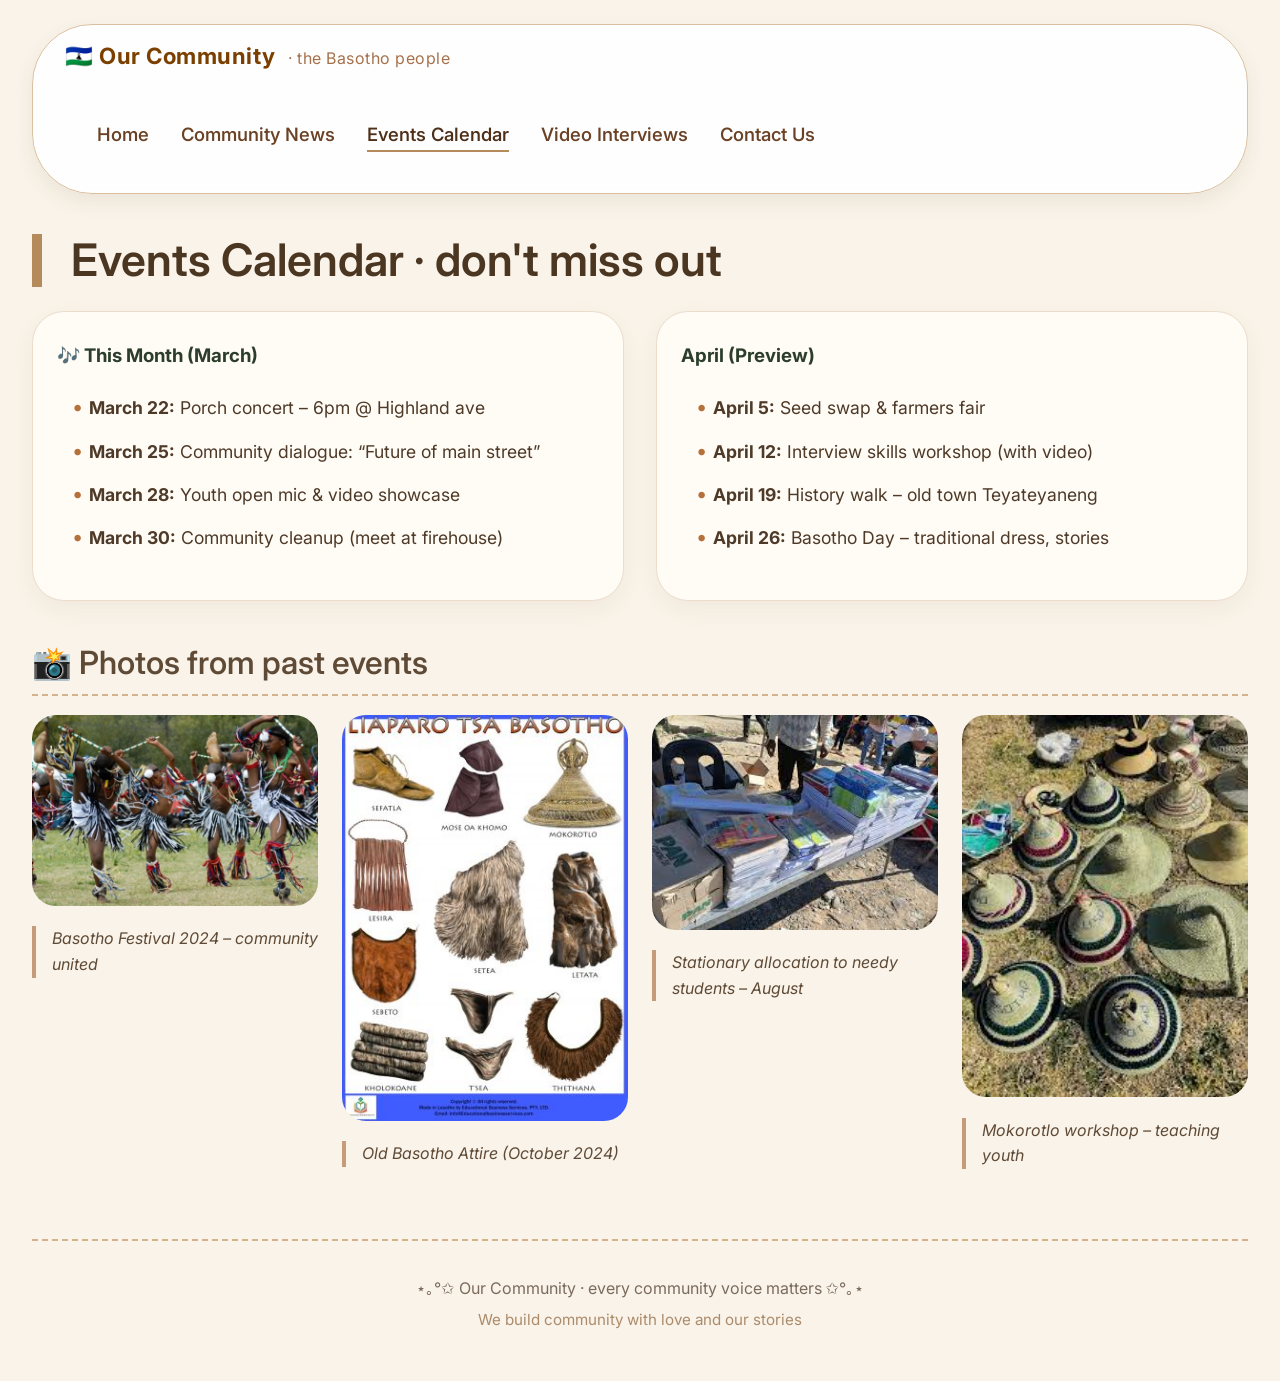
==== calendar.html @ 95c369dd "Add files via upload" ====
<!DOCTYPE html>
<html lang="en">
<head>
  <meta charset="UTF-8">
  <meta name="viewport" content="width=device-width, initial-scale=1.0">
  <title>🇱🇸 Events Calendar · Our Community</title>
  <link rel="stylesheet" href="style.css">
  <link href="https://fonts.googleapis.com/css2?family=Inter:wght@400;500;600&family=Plus+Jakarta+Sans:wght@400;500;600;700&display=swap" rel="stylesheet">
</head>
<body>
  <div class="page-wrapper">
    <nav>
      <div class="nav-brand">🇱🇸 Our Community<span class="sotho-tag"> · the Basotho people</span></div>
      <ul>
        <li><a href="index.html"> Home</a></li>
        <li><a href="news.html"> Community News</a></li>
        <li><a href="calendar.html" class="active"> Events Calendar</a></li>
        <li><a href="videos.html"> Video Interviews</a></li>
        <li><a href="contact.html"> Contact Us</a></li>
      </ul>
    </nav>

    <!-- === PAGE 3: EVENTS CALENDAR (with Sesotho cultural events, translated) === -->
    <section id="calendar">
      <h1> Events Calendar · don't miss out</h1>
      
      <div class="grid-2col">
        <div class="card event-card">
          <h3>🎶 This Month (March)</h3>
          <ul class="sotho-list">
            <li><strong>March 22:</strong> Porch concert – 6pm @ Highland ave</li>
            <li><strong>March 25:</strong> Community dialogue: “Future of main street”</li>
            <li><strong>March 28:</strong> Youth open mic & video showcase</li>
            <li><strong>March 30:</strong> Community cleanup (meet at firehouse)</li>
          </ul>
        </div>
        <div class="card event-card">
          <h3> April (Preview)</h3>
          <ul class="sotho-list">
            <li><strong>April 5:</strong> Seed swap & farmers fair</li>
            <li><strong>April 12:</strong> Interview skills workshop (with video)</li>
            <li><strong>April 19:</strong> History walk – old town Teyateyaneng</li>
            <li><strong>April 26:</strong> Basotho Day – traditional dress, stories</li>
          </ul>
        </div>
      </div>

      <!-- LOCAL GALLERY (images from Lesotho events) -->
      <h2>📸 Photos from past events</h2>
      <div class="grid-3col">
        <figure>
          <img src="images/mokete-mohau.jpg" alt="Community celebration" style="width:100%; border-radius:24px;">
          <figcaption class="caption"> Basotho Festival 2024 – community united</figcaption>
        </figure>
        <figure>
          <img src="images/hallo-mohau.jpg" alt="Halloween celebration" style="width:100%; border-radius:24px;">
          <figcaption class="caption"> Old Basotho Attire  (October 2024)</figcaption>
        </figure>
        <figure>
          <img src="images/filimi-night.jpg" alt="Movie night" style="width:100%; border-radius:24px;">
          <figcaption class="caption"> Stationary allocation to needy students – August</figcaption>
        </figure>
        <figure>
          <img src="images/mokorotlo.jpg" alt="Traditional hat workshop" style="width:100%; border-radius:24px;">
          <figcaption class="caption"> Mokorotlo workshop – teaching youth</figcaption>
        </figure>
      </div>
    </section>

    <footer>
      <p>⋆｡°✩ Our Community · every community voice matters ✩°｡⋆</p>
      <p class="sotho-footer">We build community with love and our stories</p>
    </footer>
  </div>
</body>
</html>
---- style.css ----
/* === style.css — external stylesheet for Our Community (Lesotho community, English version) === */
* {
  margin: 0;
  padding: 0;
  box-sizing: border-box;
  font-family: 'Inter', 'Plus Jakarta Sans', system-ui, -apple-system, sans-serif;
}

body {
  background: #f9f3e9;  /* warm earth tone */
  color: #2c3e2b;
  line-height: 1.6;
  display: flex;
  flex-direction: column;
  min-height: 100vh;
}

/* consistent layout container */
.page-wrapper {
  max-width: 1400px;
  margin: 0 auto;
  padding: 1.5rem 2rem;
  flex: 1;
  width: 100%;
}

/* navigation — with Basotho branding (English) */
nav {
  background: #ffffffec;
  backdrop-filter: blur(8px);
  border-radius: 60px;
  padding: 0.8rem 2rem;
  margin-bottom: 2.5rem;
  box-shadow: 0 8px 20px rgba(95, 67, 23, 0.08);
  border: 1px solid #dac0a1;
  display: flex;
  flex-wrap: wrap;
  align-items: center;
  justify-content: space-between;
  gap: 1rem;
}

.nav-brand {
  font-weight: 700;
  font-size: 1.4rem;
  color: #7b3f00;
  letter-spacing: 0.5px;
}

.sotho-tag {
  font-size: 1rem;
  font-weight: 400;
  color: #a5714c;
  margin-left: 0.5rem;
}

nav ul {
  display: flex;
  flex-wrap: wrap;
  justify-content: center;
  gap: 1.5rem 2rem;
  list-style: none;
}

nav a {
  text-decoration: none;
  font-weight: 550;
  color: #6b4226;
  font-size: 1.15rem;
  padding: 0.3rem 0;
  border-bottom: 2px solid transparent;
  transition: 0.2s;
}

nav a:hover, nav a.active {
  border-bottom-color: #b58b5b;
  color: #4e2f18;
}

/* headings with Lesotho flavour (English) */
h1 {
  font-size: 2.8rem;
  font-weight: 600;
  color: #4b3621;
  margin-bottom: 1.5rem;
  border-left: 10px solid #b58b5b;
  padding-left: 1.8rem;
  line-height: 1.2;
}

.sotho-large {
  display: block;
  font-size: 1.6rem;
  font-weight: 400;
  color: #7b5e4a;
  margin-top: 0.3rem;
}

h2 {
  font-size: 2rem;
  font-weight: 550;
  margin: 2.2rem 0 1.2rem;
  color: #5f4a36;
  display: flex;
  align-items: center;
  gap: 0.6rem;
  border-bottom: 2px dashed #d4b28c;
  padding-bottom: 0.4rem;
}

/* hero */
.hero-panel {
  background: linear-gradient(135deg, #f9e9da, #f2d9c0);
  border-radius: 60px;
  padding: 2rem 2.5rem;
  margin-bottom: 2rem;
}

.sotho-quote {
  font-size: 1.6rem;
  font-style: italic;
  color: #6b4f36;
  margin: 1rem 0 0;
  text-align: center;
  font-weight: 400;
}

/* grids */
.grid-2col {
  display: grid;
  grid-template-columns: repeat(auto-fit, minmax(300px, 1fr));
  gap: 2rem;
}

.grid-3col {
  display: grid;
  grid-template-columns: repeat(auto-fill, minmax(260px, 1fr));
  gap: 2rem 1.5rem;
}

.flex-event-row {
  display: flex;
  flex-wrap: wrap;
  gap: 2rem;
  background: #efe2d4;
  padding: 2rem;
  border-radius: 48px;
}

/* cards with community theme */
.card {
  background: #fffffffa;
  border-radius: 32px;
  padding: 1.8rem 1.5rem;
  box-shadow: 0 8px 22px #d9c2ac33;
  border: 1px solid #eddccb;
  transition: all 0.2s;
}

.community-card, .event-card, .contact-card, .video-card {
  background: #fffbf5;
}

.card img {
  width: 100%;
  height: auto;
  aspect-ratio: 4/3;
  object-fit: cover;
  border-radius: 28px;
  background: #d9c2ac;
  border: 2px solid #f0e0d0;
}

.caption {
  font-size: 1rem;
  color: #5f4a36;
  margin: 0.8rem 0 0.4rem;
  font-style: italic;
  border-left: 4px solid #c69b7a;
  padding-left: 1rem;
}

/* video wrapper */
.video-wrapper {
  position: relative;
  width: 100%;
  border-radius: 36px;
  overflow: hidden;
  box-shadow: 0 20px 30px -10px #ac8e74;
  background: #2e241e;
  border: 3px solid #e7cfb5;
}

.video-wrapper video {
  display: block;
  width: 100%;
  height: auto;
  aspect-ratio: 16 / 9;
  object-fit: cover;
  background: #2b1f18;
}

/* voice styling (translated) */
.sotho-voice {
  font-style: italic;
  background: #f5ede4;
  padding: 0.8rem 1.2rem;
  border-radius: 50px;
  color: #5b3f2b;
  margin-top: 1rem;
  border-left: 4px solid #b48b63;
}

/* lists with custom markers */
ul, ol {
  padding-left: 2rem;
  margin: 1.2rem 0;
}

li {
  margin: 0.7rem 0;
  font-size: 1.1rem;
}

.sotho-list li {
  list-style-type: "• ";
  color: #4e3a28;
}

.sotho-list li::marker {
  color: #b5713c;
  font-size: 1.3rem;
}

ol.sotho-list li::marker {
  font-weight: 700;
  color: #9b6e45;
}

/* external links */
a.external {
  background: url('data:image/svg+xml;utf8,<svg xmlns="http://www.w3.org/2000/svg" width="16" height="16" viewBox="0 0 24 24" fill="none" stroke="%238b5a2b" stroke-width="2"><path d="M18 13v6a2 2 0 0 1-2 2H5a2 2 0 0 1-2-2V8a2 2 0 0 1 2-2h6"/><polyline points="15 3 21 3 21 9"/><line x1="10" y1="14" x2="21" y2="3"/></svg>') no-repeat right center;
  background-size: 1rem;
  padding-right: 1.6rem;
  color: #7b4b2a;
  font-weight: 500;
}

footer {
  margin-top: 4rem;
  text-align: center;
  color: #7b6b5c;
  border-top: 2px dashed #d4b28c;
  padding: 2.2rem 0.5rem 1.5rem;
  font-size: 1rem;
}

.sotho-footer {
  font-size: 0.95rem;
  color: #ac8b6b;
  margin-top: 0.4rem;
}

/* responsiveness */
@media (max-width: 720px) {
  .page-wrapper { padding: 1rem; }
  h1 { font-size: 2rem; }
  .sotho-large { font-size: 1.2rem; }
  nav { flex-direction: column; text-align: center; }
  nav ul { gap: 0.8rem; }
  .hero-panel { padding: 1.5rem; }
  .sotho-quote { font-size: 1.2rem; }
}

@media (max-width: 480px) {
  .grid-2col, .grid-3col { gap: 1.2rem; }
}
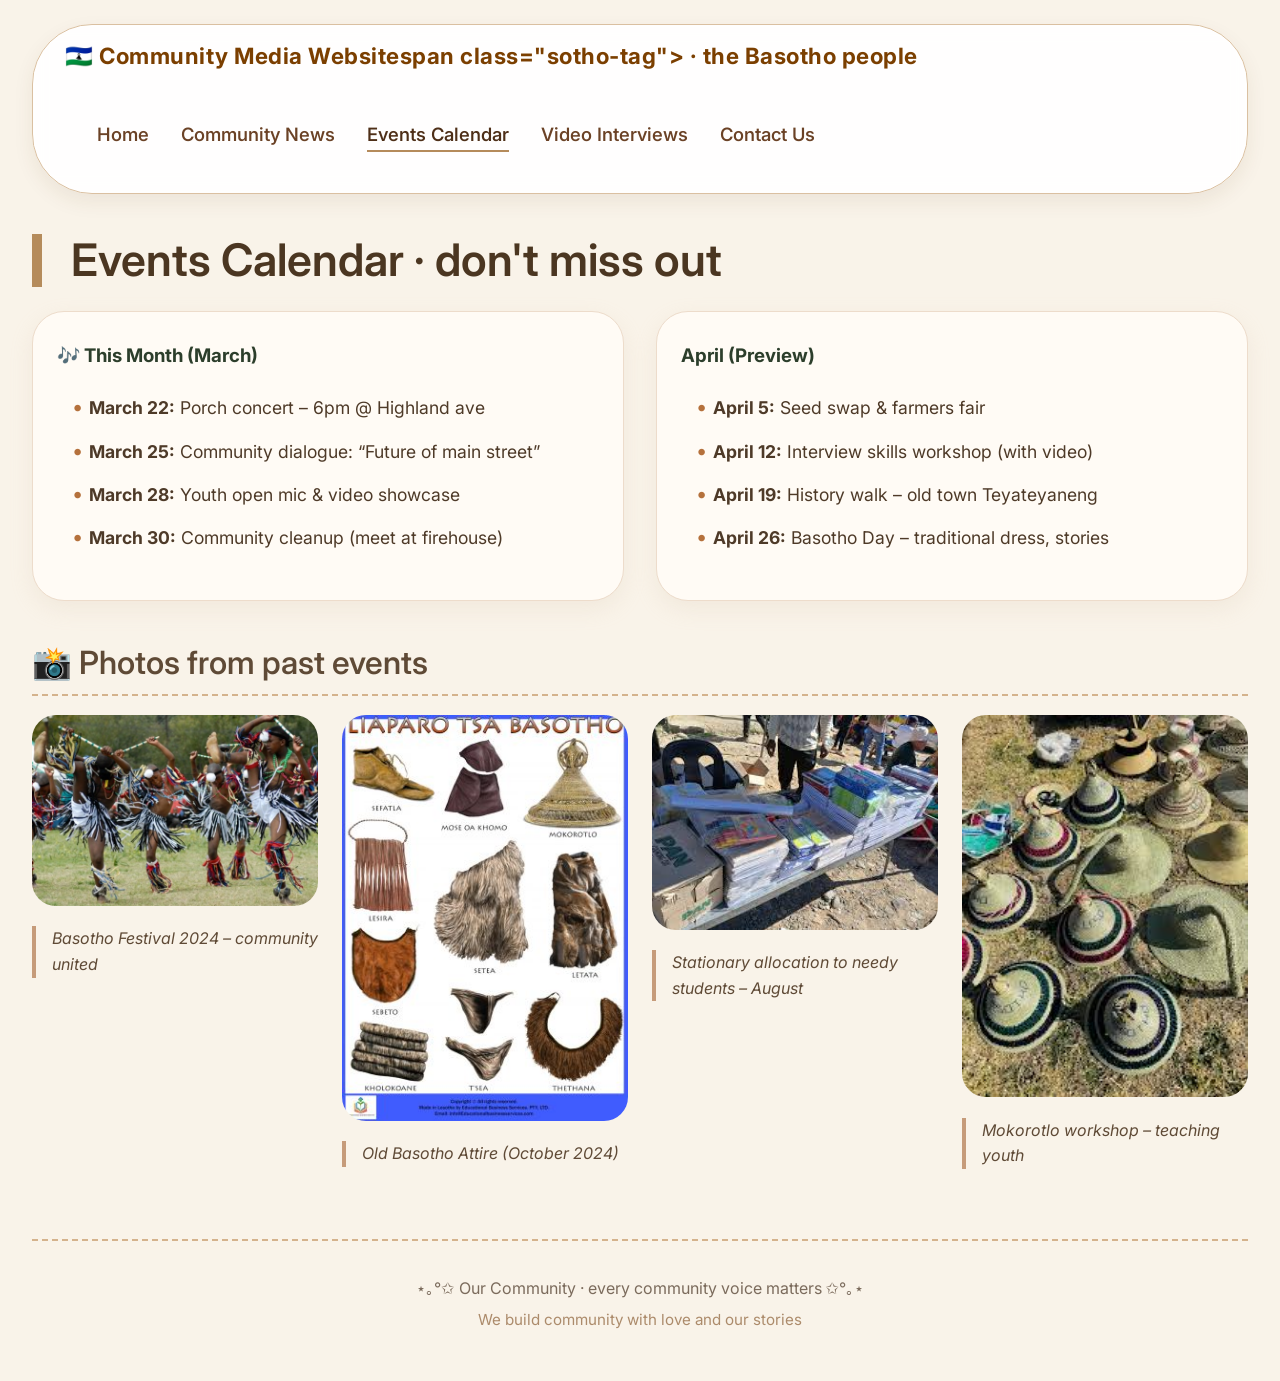
==== commit 57cdf729: "Fix HTML encoding issues in calendar.html" ====
--- a/calendar.html
+++ b/calendar.html
@@ -3,14 +3,14 @@
 <head>
   <meta charset="UTF-8">
   <meta name="viewport" content="width=device-width, initial-scale=1.0">
-  <title>🇱🇸 Events Calendar · Our Community</title>
+  <title>🇱🇸 Events Calendar · Community Media Website</title>
   <link rel="stylesheet" href="style.css">
   <link href="https://fonts.googleapis.com/css2?family=Inter:wght@400;500;600&family=Plus+Jakarta+Sans:wght@400;500;600;700&display=swap" rel="stylesheet">
 </head>
 <body>
   <div class="page-wrapper">
     <nav>
-      <div class="nav-brand">🇱🇸 Our Community<span class="sotho-tag"> · the Basotho people</span></div>
+      <div class="nav-brand">🇱🇸 Community Media Websitespan class="sotho-tag"> · the Basotho people</span></div>
       <ul>
         <li><a href="index.html"> Home</a></li>
         <li><a href="news.html"> Community News</a></li>
@@ -73,4 +73,4 @@
     </footer>
   </div>
 </body>
-</html>+</html>
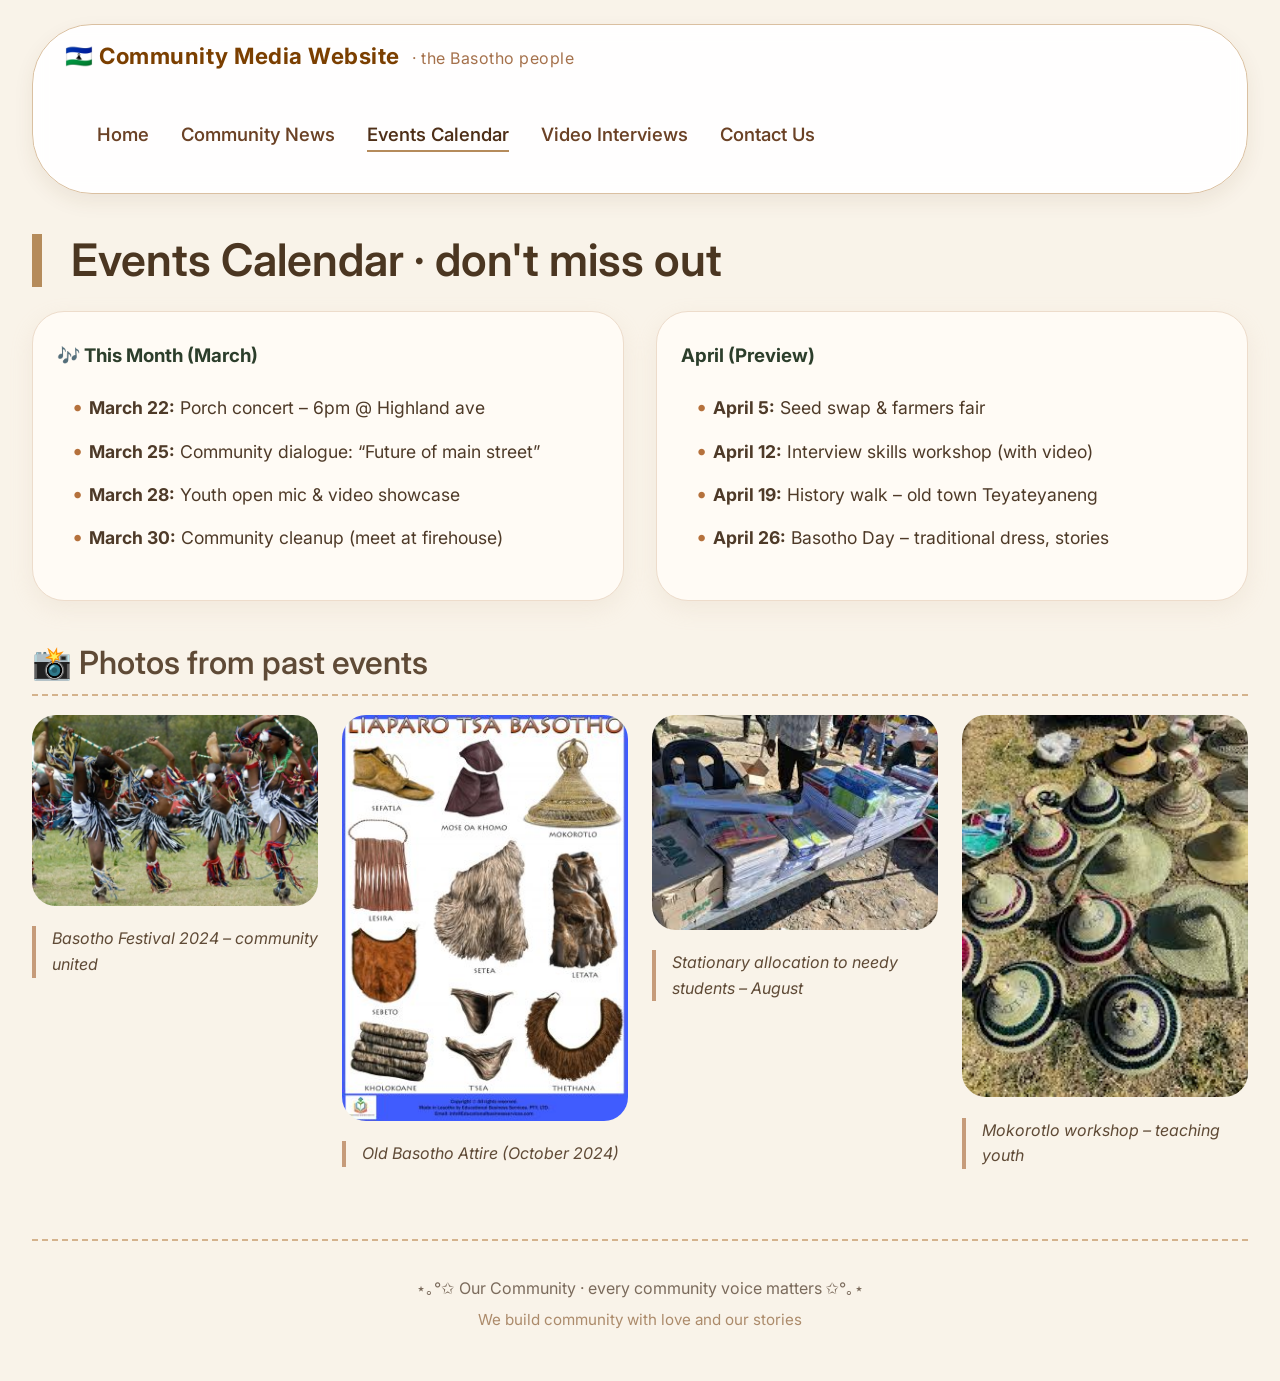
==== commit 5d31300e: "Update calendar.html" ====
--- a/calendar.html
+++ b/calendar.html
@@ -10,7 +10,7 @@
 <body>
   <div class="page-wrapper">
     <nav>
-      <div class="nav-brand">🇱🇸 Community Media Websitespan class="sotho-tag"> · the Basotho people</span></div>
+      <div class="nav-brand">🇱🇸 Community Media Website<span class="sotho-tag"> · the Basotho people</span></div>
       <ul>
         <li><a href="index.html"> Home</a></li>
         <li><a href="news.html"> Community News</a></li>
@@ -20,7 +20,6 @@
       </ul>
     </nav>
 
-    <!-- === PAGE 3: EVENTS CALENDAR (with Sesotho cultural events, translated) === -->
     <section id="calendar">
       <h1> Events Calendar · don't miss out</h1>
       
@@ -45,7 +44,6 @@
         </div>
       </div>
 
-      <!-- LOCAL GALLERY (images from Lesotho events) -->
       <h2>📸 Photos from past events</h2>
       <div class="grid-3col">
         <figure>
